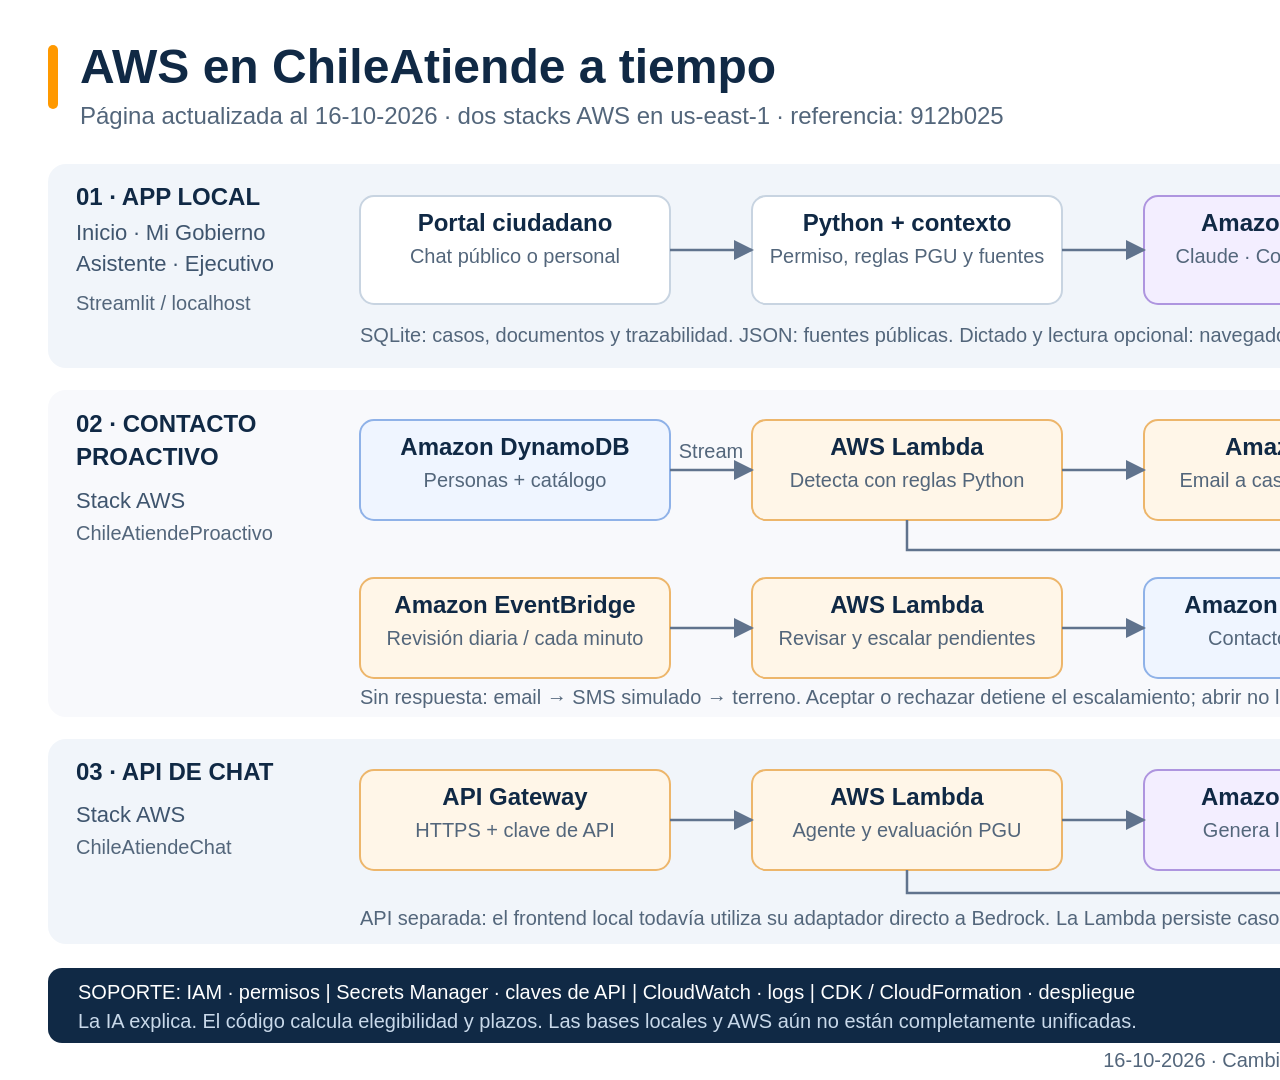
==== 20-arquitectura/presentacion-aws/arquitectura-aws.html @ 3d2f6d23 "Actualizar presentación AWS y recorrido con la página vigente" ====
<!doctype html><meta charset="utf-8"><style>html,body{margin:0;width:1920px;height:1080px;overflow:hidden}svg{display:block}</style><svg xmlns="http://www.w3.org/2000/svg" width="1920" height="1080" viewBox="0 0 1920 1080">
<defs><marker id="arrow" viewBox="0 0 10 10" refX="9" refY="5" markerWidth="8"
markerHeight="8" orient="auto-start-reverse">
<path d="M0,0 L10,5 L0,10 Z" fill="#60738d"/></marker></defs>
<style>
text{font-family:Arial,Helvetica,sans-serif}
.title{font-size:48px;font-weight:700;fill:#102945}
.subtitle{font-size:24px;fill:#53667b}
.label{font-size:24px;font-weight:700;fill:#102945}
.body{font-size:22px;fill:#3f556e}
.small{font-size:20px;fill:#53667b}
</style>
<rect width="1920" height="1080" fill="#fff"/>
<rect x="48" y="45" width="10" height="64" rx="5" fill="#ff9900"/>
<text x="80" y="83" class="title">AWS en ChileAtiende a tiempo</text>
<text x="80" y="124" class="subtitle">
Página actualizada al 16-10-2026 · dos stacks AWS en us-east-1 · referencia: 912b025
</text>
<rect x="48" y="164" width="1824" height="204" rx="18" fill="#f1f5fa" stroke="none" stroke-width="2"/><text x="76" y="205" class="label" text-anchor="start">01 · APP LOCAL</text><text x="76" y="240" class="body" text-anchor="start">Inicio · Mi Gobierno</text><text x="76" y="271" class="body" text-anchor="start">Asistente · Ejecutivo</text><text x="76" y="310" class="small" text-anchor="start">Streamlit / localhost</text><rect x="360" y="196" width="310" height="108" rx="14" fill="#fff" stroke="#c8d4e1" stroke-width="2"/><text x="515.0" y="231" class="label" text-anchor="middle">Portal ciudadano</text><text x="515.0" y="263" class="small" text-anchor="middle">Chat público o personal</text><rect x="752" y="196" width="310" height="108" rx="14" fill="#fff" stroke="#c8d4e1" stroke-width="2"/><text x="907.0" y="231" class="label" text-anchor="middle">Python + contexto</text><text x="907.0" y="263" class="small" text-anchor="middle">Permiso, reglas PGU y fuentes</text><rect x="1144" y="196" width="310" height="108" rx="14" fill="#f3eeff" stroke="#ae95df" stroke-width="2"/><text x="1299.0" y="231" class="label" text-anchor="middle">Amazon Bedrock</text><text x="1299.0" y="263" class="small" text-anchor="middle">Claude · Converse / Stream</text><path d="M670,250 L752,250" stroke="#60738d" fill="none" stroke-width="2.5" marker-end="url(#arrow)"/><path d="M1062,250 L1144,250" stroke="#60738d" fill="none" stroke-width="2.5" marker-end="url(#arrow)"/><rect x="1536" y="196" width="310" height="108" rx="14" fill="#fff" stroke="#c8d4e1" stroke-width="2"/><text x="1691.0" y="231" class="label" text-anchor="middle">Respuesta progresiva</text><text x="1691.0" y="263" class="small" text-anchor="middle">Fuentes y próximo paso</text><path d="M1454,250 L1536,250" stroke="#60738d" fill="none" stroke-width="2.5" marker-end="url(#arrow)"/><text x="360" y="342" class="small" text-anchor="start">SQLite: casos, documentos y trazabilidad. JSON: fuentes públicas. Dictado y lectura opcional: navegador.</text><rect x="48" y="390" width="1824" height="327" rx="18" fill="#f8f9fc" stroke="none" stroke-width="2"/><text x="76" y="432" class="label" text-anchor="start">02 · CONTACTO</text><text x="76" y="465" class="label" text-anchor="start">PROACTIVO</text><text x="76" y="508" class="body" text-anchor="start">Stack AWS</text><text x="76" y="540" class="small" text-anchor="start">ChileAtiendeProactivo</text><rect x="360" y="420" width="310" height="100" rx="14" fill="#eff5ff" stroke="#8fb2e8" stroke-width="2"/><text x="515.0" y="455" class="label" text-anchor="middle">Amazon DynamoDB</text><text x="515.0" y="487" class="small" text-anchor="middle">Personas + catálogo</text><rect x="752" y="420" width="310" height="100" rx="14" fill="#fff6e8" stroke="#edb66b" stroke-width="2"/><text x="907.0" y="455" class="label" text-anchor="middle">AWS Lambda</text><text x="907.0" y="487" class="small" text-anchor="middle">Detecta con reglas Python</text><rect x="1144" y="420" width="310" height="100" rx="14" fill="#fff6e8" stroke="#edb66b" stroke-width="2"/><text x="1299.0" y="455" class="label" text-anchor="middle">Amazon SES</text><text x="1299.0" y="487" class="small" text-anchor="middle">Email a casillas verificadas</text><rect x="1536" y="420" width="310" height="100" rx="14" fill="#fff6e8" stroke="#edb66b" stroke-width="2"/><text x="1691.0" y="455" class="label" text-anchor="middle">Respuesta de la persona</text><text x="1691.0" y="487" class="small" text-anchor="middle">Lambda Function URL</text><path d="M670,470 L752,470" stroke="#60738d" fill="none" stroke-width="2.5" marker-end="url(#arrow)"/><text x="711.0" y="458.0" class="small" text-anchor="middle">Stream</text><path d="M1062,470 L1144,470" stroke="#60738d" fill="none" stroke-width="2.5" marker-end="url(#arrow)"/><path d="M1454,470 L1536,470" stroke="#60738d" fill="none" stroke-width="2.5" marker-end="url(#arrow)"/><rect x="360" y="578" width="310" height="100" rx="14" fill="#fff6e8" stroke="#edb66b" stroke-width="2"/><text x="515.0" y="613" class="label" text-anchor="middle">Amazon EventBridge</text><text x="515.0" y="645" class="small" text-anchor="middle">Revisión diaria / cada minuto</text><rect x="752" y="578" width="310" height="100" rx="14" fill="#fff6e8" stroke="#edb66b" stroke-width="2"/><text x="907.0" y="613" class="label" text-anchor="middle">AWS Lambda</text><text x="907.0" y="645" class="small" text-anchor="middle">Revisar y escalar pendientes</text><rect x="1144" y="578" width="310" height="100" rx="14" fill="#eff5ff" stroke="#8fb2e8" stroke-width="2"/><text x="1299.0" y="613" class="label" text-anchor="middle">Amazon DynamoDB</text><text x="1299.0" y="645" class="small" text-anchor="middle">Contactos + historial</text><rect x="1536" y="578" width="310" height="100" rx="14" fill="#fff" stroke="#c8d4e1" stroke-width="2"/><text x="1691.0" y="613" class="label" text-anchor="middle">Panel del ejecutivo</text><text x="1691.0" y="645" class="small" text-anchor="middle">Lee AWS desde la app</text><path d="M670,628 L752,628" stroke="#60738d" fill="none" stroke-width="2.5" marker-end="url(#arrow)"/><path d="M1062,628 L1144,628" stroke="#60738d" fill="none" stroke-width="2.5" marker-end="url(#arrow)"/><path d="M1454,628 L1536,628" stroke="#60738d" fill="none" stroke-width="2.5" marker-end="url(#arrow)"/><text x="1495.0" y="616.0" class="small" text-anchor="middle">Lectura</text><path d="M907,520 L907,550 L1299,550 L1299,578" stroke="#60738d" fill="none" stroke-width="2.5" marker-end="url(#arrow)"/><path d="M1691,520 L1691,550 L1450,550 L1450,578" stroke="#60738d" fill="none" stroke-width="2.5" marker-end="url(#arrow)"/><text x="360" y="704" class="small" text-anchor="start">Sin respuesta: email → SMS simulado → terreno. Aceptar o rechazar detiene el escalamiento; abrir no lo detiene.</text><rect x="48" y="739" width="1824" height="205" rx="18" fill="#f1f5fa" stroke="none" stroke-width="2"/><text x="76" y="780" class="label" text-anchor="start">03 · API DE CHAT</text><text x="76" y="822" class="body" text-anchor="start">Stack AWS</text><text x="76" y="854" class="small" text-anchor="start">ChileAtiendeChat</text><rect x="360" y="770" width="310" height="100" rx="14" fill="#fff6e8" stroke="#edb66b" stroke-width="2"/><text x="515.0" y="805" class="label" text-anchor="middle">API Gateway</text><text x="515.0" y="837" class="small" text-anchor="middle">HTTPS + clave de API</text><rect x="752" y="770" width="310" height="100" rx="14" fill="#fff6e8" stroke="#edb66b" stroke-width="2"/><text x="907.0" y="805" class="label" text-anchor="middle">AWS Lambda</text><text x="907.0" y="837" class="small" text-anchor="middle">Agente y evaluación PGU</text><rect x="1144" y="770" width="310" height="100" rx="14" fill="#f3eeff" stroke="#ae95df" stroke-width="2"/><text x="1299.0" y="805" class="label" text-anchor="middle">Amazon Bedrock</text><text x="1299.0" y="837" class="small" text-anchor="middle">Genera la explicación</text><rect x="1536" y="770" width="310" height="100" rx="14" fill="#eff5ff" stroke="#8fb2e8" stroke-width="2"/><text x="1691.0" y="805" class="label" text-anchor="middle">Amazon DynamoDB</text><text x="1691.0" y="837" class="small" text-anchor="middle">Casos + consentimiento</text><path d="M670,820 L752,820" stroke="#60738d" fill="none" stroke-width="2.5" marker-end="url(#arrow)"/><path d="M1062,820 L1144,820" stroke="#60738d" fill="none" stroke-width="2.5" marker-end="url(#arrow)"/><path d="M907,870 L907,893 L1691,893 L1691,870" stroke="#60738d" fill="none" stroke-width="2.5" marker-end="url(#arrow)"/><text x="360" y="925" class="small" text-anchor="start">API separada: el frontend local todavía utiliza su adaptador directo a Bedrock. La Lambda persiste casos e historial.</text><rect x="48" y="968" width="1824" height="75" rx="14" fill="#102945" stroke="none" stroke-width="2"/><text x="78" y="999" class="small" text-anchor="start" style="fill:#fff">SOPORTE: IAM · permisos  |  Secrets Manager · claves de API  |  CloudWatch · logs  |  CDK / CloudFormation · despliegue</text><text x="78" y="1028" class="small" text-anchor="start" style="fill:#c9d9ea">La IA explica. El código calcula elegibilidad y plazos. Las bases locales y AWS aún no están completamente unificadas.</text><text x="1844" y="1067" class="small" text-anchor="end">16-10-2026 · Cambios de interfaz integrados; despliegue AWS sin revalidar en vivo.</text></svg>
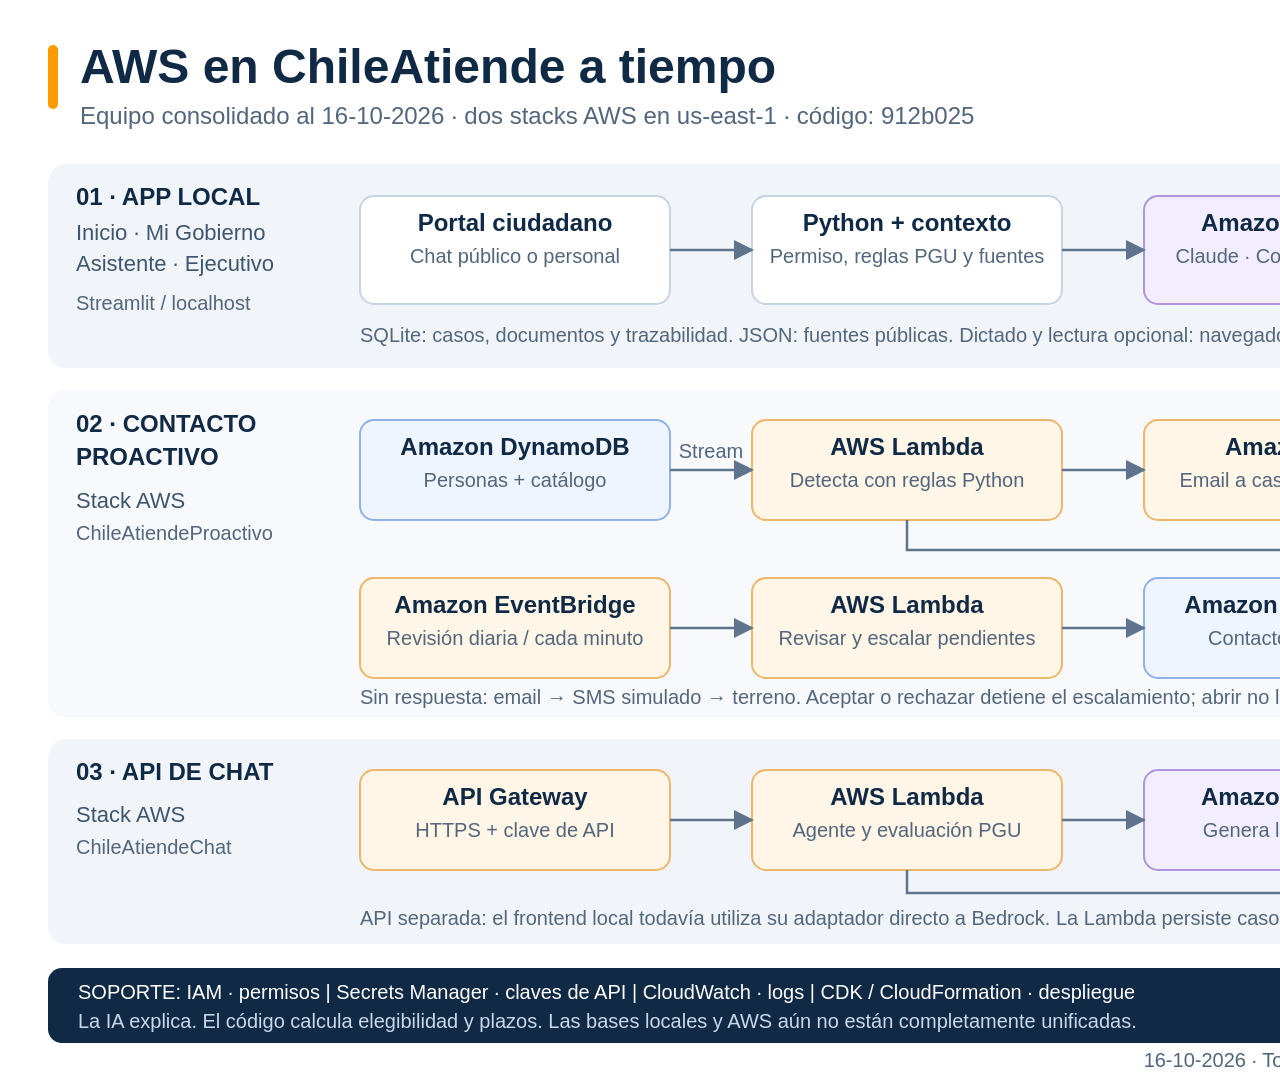
==== commit bed403f3: "Consolidar presentación con aportes de todo el equipo" ====
--- a/20-arquitectura/presentacion-aws/arquitectura-aws.html
+++ b/20-arquitectura/presentacion-aws/arquitectura-aws.html
@@ -14,6 +14,6 @@
 <rect x="48" y="45" width="10" height="64" rx="5" fill="#ff9900"/>
 <text x="80" y="83" class="title">AWS en ChileAtiende a tiempo</text>
 <text x="80" y="124" class="subtitle">
-Página actualizada al 16-10-2026 · dos stacks AWS en us-east-1 · referencia: 912b025
+Equipo consolidado al 16-10-2026 · dos stacks AWS en us-east-1 · código: 912b025
 </text>
-<rect x="48" y="164" width="1824" height="204" rx="18" fill="#f1f5fa" stroke="none" stroke-width="2"/><text x="76" y="205" class="label" text-anchor="start">01 · APP LOCAL</text><text x="76" y="240" class="body" text-anchor="start">Inicio · Mi Gobierno</text><text x="76" y="271" class="body" text-anchor="start">Asistente · Ejecutivo</text><text x="76" y="310" class="small" text-anchor="start">Streamlit / localhost</text><rect x="360" y="196" width="310" height="108" rx="14" fill="#fff" stroke="#c8d4e1" stroke-width="2"/><text x="515.0" y="231" class="label" text-anchor="middle">Portal ciudadano</text><text x="515.0" y="263" class="small" text-anchor="middle">Chat público o personal</text><rect x="752" y="196" width="310" height="108" rx="14" fill="#fff" stroke="#c8d4e1" stroke-width="2"/><text x="907.0" y="231" class="label" text-anchor="middle">Python + contexto</text><text x="907.0" y="263" class="small" text-anchor="middle">Permiso, reglas PGU y fuentes</text><rect x="1144" y="196" width="310" height="108" rx="14" fill="#f3eeff" stroke="#ae95df" stroke-width="2"/><text x="1299.0" y="231" class="label" text-anchor="middle">Amazon Bedrock</text><text x="1299.0" y="263" class="small" text-anchor="middle">Claude · Converse / Stream</text><path d="M670,250 L752,250" stroke="#60738d" fill="none" stroke-width="2.5" marker-end="url(#arrow)"/><path d="M1062,250 L1144,250" stroke="#60738d" fill="none" stroke-width="2.5" marker-end="url(#arrow)"/><rect x="1536" y="196" width="310" height="108" rx="14" fill="#fff" stroke="#c8d4e1" stroke-width="2"/><text x="1691.0" y="231" class="label" text-anchor="middle">Respuesta progresiva</text><text x="1691.0" y="263" class="small" text-anchor="middle">Fuentes y próximo paso</text><path d="M1454,250 L1536,250" stroke="#60738d" fill="none" stroke-width="2.5" marker-end="url(#arrow)"/><text x="360" y="342" class="small" text-anchor="start">SQLite: casos, documentos y trazabilidad. JSON: fuentes públicas. Dictado y lectura opcional: navegador.</text><rect x="48" y="390" width="1824" height="327" rx="18" fill="#f8f9fc" stroke="none" stroke-width="2"/><text x="76" y="432" class="label" text-anchor="start">02 · CONTACTO</text><text x="76" y="465" class="label" text-anchor="start">PROACTIVO</text><text x="76" y="508" class="body" text-anchor="start">Stack AWS</text><text x="76" y="540" class="small" text-anchor="start">ChileAtiendeProactivo</text><rect x="360" y="420" width="310" height="100" rx="14" fill="#eff5ff" stroke="#8fb2e8" stroke-width="2"/><text x="515.0" y="455" class="label" text-anchor="middle">Amazon DynamoDB</text><text x="515.0" y="487" class="small" text-anchor="middle">Personas + catálogo</text><rect x="752" y="420" width="310" height="100" rx="14" fill="#fff6e8" stroke="#edb66b" stroke-width="2"/><text x="907.0" y="455" class="label" text-anchor="middle">AWS Lambda</text><text x="907.0" y="487" class="small" text-anchor="middle">Detecta con reglas Python</text><rect x="1144" y="420" width="310" height="100" rx="14" fill="#fff6e8" stroke="#edb66b" stroke-width="2"/><text x="1299.0" y="455" class="label" text-anchor="middle">Amazon SES</text><text x="1299.0" y="487" class="small" text-anchor="middle">Email a casillas verificadas</text><rect x="1536" y="420" width="310" height="100" rx="14" fill="#fff6e8" stroke="#edb66b" stroke-width="2"/><text x="1691.0" y="455" class="label" text-anchor="middle">Respuesta de la persona</text><text x="1691.0" y="487" class="small" text-anchor="middle">Lambda Function URL</text><path d="M670,470 L752,470" stroke="#60738d" fill="none" stroke-width="2.5" marker-end="url(#arrow)"/><text x="711.0" y="458.0" class="small" text-anchor="middle">Stream</text><path d="M1062,470 L1144,470" stroke="#60738d" fill="none" stroke-width="2.5" marker-end="url(#arrow)"/><path d="M1454,470 L1536,470" stroke="#60738d" fill="none" stroke-width="2.5" marker-end="url(#arrow)"/><rect x="360" y="578" width="310" height="100" rx="14" fill="#fff6e8" stroke="#edb66b" stroke-width="2"/><text x="515.0" y="613" class="label" text-anchor="middle">Amazon EventBridge</text><text x="515.0" y="645" class="small" text-anchor="middle">Revisión diaria / cada minuto</text><rect x="752" y="578" width="310" height="100" rx="14" fill="#fff6e8" stroke="#edb66b" stroke-width="2"/><text x="907.0" y="613" class="label" text-anchor="middle">AWS Lambda</text><text x="907.0" y="645" class="small" text-anchor="middle">Revisar y escalar pendientes</text><rect x="1144" y="578" width="310" height="100" rx="14" fill="#eff5ff" stroke="#8fb2e8" stroke-width="2"/><text x="1299.0" y="613" class="label" text-anchor="middle">Amazon DynamoDB</text><text x="1299.0" y="645" class="small" text-anchor="middle">Contactos + historial</text><rect x="1536" y="578" width="310" height="100" rx="14" fill="#fff" stroke="#c8d4e1" stroke-width="2"/><text x="1691.0" y="613" class="label" text-anchor="middle">Panel del ejecutivo</text><text x="1691.0" y="645" class="small" text-anchor="middle">Lee AWS desde la app</text><path d="M670,628 L752,628" stroke="#60738d" fill="none" stroke-width="2.5" marker-end="url(#arrow)"/><path d="M1062,628 L1144,628" stroke="#60738d" fill="none" stroke-width="2.5" marker-end="url(#arrow)"/><path d="M1454,628 L1536,628" stroke="#60738d" fill="none" stroke-width="2.5" marker-end="url(#arrow)"/><text x="1495.0" y="616.0" class="small" text-anchor="middle">Lectura</text><path d="M907,520 L907,550 L1299,550 L1299,578" stroke="#60738d" fill="none" stroke-width="2.5" marker-end="url(#arrow)"/><path d="M1691,520 L1691,550 L1450,550 L1450,578" stroke="#60738d" fill="none" stroke-width="2.5" marker-end="url(#arrow)"/><text x="360" y="704" class="small" text-anchor="start">Sin respuesta: email → SMS simulado → terreno. Aceptar o rechazar detiene el escalamiento; abrir no lo detiene.</text><rect x="48" y="739" width="1824" height="205" rx="18" fill="#f1f5fa" stroke="none" stroke-width="2"/><text x="76" y="780" class="label" text-anchor="start">03 · API DE CHAT</text><text x="76" y="822" class="body" text-anchor="start">Stack AWS</text><text x="76" y="854" class="small" text-anchor="start">ChileAtiendeChat</text><rect x="360" y="770" width="310" height="100" rx="14" fill="#fff6e8" stroke="#edb66b" stroke-width="2"/><text x="515.0" y="805" class="label" text-anchor="middle">API Gateway</text><text x="515.0" y="837" class="small" text-anchor="middle">HTTPS + clave de API</text><rect x="752" y="770" width="310" height="100" rx="14" fill="#fff6e8" stroke="#edb66b" stroke-width="2"/><text x="907.0" y="805" class="label" text-anchor="middle">AWS Lambda</text><text x="907.0" y="837" class="small" text-anchor="middle">Agente y evaluación PGU</text><rect x="1144" y="770" width="310" height="100" rx="14" fill="#f3eeff" stroke="#ae95df" stroke-width="2"/><text x="1299.0" y="805" class="label" text-anchor="middle">Amazon Bedrock</text><text x="1299.0" y="837" class="small" text-anchor="middle">Genera la explicación</text><rect x="1536" y="770" width="310" height="100" rx="14" fill="#eff5ff" stroke="#8fb2e8" stroke-width="2"/><text x="1691.0" y="805" class="label" text-anchor="middle">Amazon DynamoDB</text><text x="1691.0" y="837" class="small" text-anchor="middle">Casos + consentimiento</text><path d="M670,820 L752,820" stroke="#60738d" fill="none" stroke-width="2.5" marker-end="url(#arrow)"/><path d="M1062,820 L1144,820" stroke="#60738d" fill="none" stroke-width="2.5" marker-end="url(#arrow)"/><path d="M907,870 L907,893 L1691,893 L1691,870" stroke="#60738d" fill="none" stroke-width="2.5" marker-end="url(#arrow)"/><text x="360" y="925" class="small" text-anchor="start">API separada: el frontend local todavía utiliza su adaptador directo a Bedrock. La Lambda persiste casos e historial.</text><rect x="48" y="968" width="1824" height="75" rx="14" fill="#102945" stroke="none" stroke-width="2"/><text x="78" y="999" class="small" text-anchor="start" style="fill:#fff">SOPORTE: IAM · permisos  |  Secrets Manager · claves de API  |  CloudWatch · logs  |  CDK / CloudFormation · despliegue</text><text x="78" y="1028" class="small" text-anchor="start" style="fill:#c9d9ea">La IA explica. El código calcula elegibilidad y plazos. Las bases locales y AWS aún no están completamente unificadas.</text><text x="1844" y="1067" class="small" text-anchor="end">16-10-2026 · Cambios de interfaz integrados; despliegue AWS sin revalidar en vivo.</text></svg>+<rect x="48" y="164" width="1824" height="204" rx="18" fill="#f1f5fa" stroke="none" stroke-width="2"/><text x="76" y="205" class="label" text-anchor="start">01 · APP LOCAL</text><text x="76" y="240" class="body" text-anchor="start">Inicio · Mi Gobierno</text><text x="76" y="271" class="body" text-anchor="start">Asistente · Ejecutivo</text><text x="76" y="310" class="small" text-anchor="start">Streamlit / localhost</text><rect x="360" y="196" width="310" height="108" rx="14" fill="#fff" stroke="#c8d4e1" stroke-width="2"/><text x="515.0" y="231" class="label" text-anchor="middle">Portal ciudadano</text><text x="515.0" y="263" class="small" text-anchor="middle">Chat público o personal</text><rect x="752" y="196" width="310" height="108" rx="14" fill="#fff" stroke="#c8d4e1" stroke-width="2"/><text x="907.0" y="231" class="label" text-anchor="middle">Python + contexto</text><text x="907.0" y="263" class="small" text-anchor="middle">Permiso, reglas PGU y fuentes</text><rect x="1144" y="196" width="310" height="108" rx="14" fill="#f3eeff" stroke="#ae95df" stroke-width="2"/><text x="1299.0" y="231" class="label" text-anchor="middle">Amazon Bedrock</text><text x="1299.0" y="263" class="small" text-anchor="middle">Claude · Converse / Stream</text><path d="M670,250 L752,250" stroke="#60738d" fill="none" stroke-width="2.5" marker-end="url(#arrow)"/><path d="M1062,250 L1144,250" stroke="#60738d" fill="none" stroke-width="2.5" marker-end="url(#arrow)"/><rect x="1536" y="196" width="310" height="108" rx="14" fill="#fff" stroke="#c8d4e1" stroke-width="2"/><text x="1691.0" y="231" class="label" text-anchor="middle">Respuesta progresiva</text><text x="1691.0" y="263" class="small" text-anchor="middle">Fuentes y próximo paso</text><path d="M1454,250 L1536,250" stroke="#60738d" fill="none" stroke-width="2.5" marker-end="url(#arrow)"/><text x="360" y="342" class="small" text-anchor="start">SQLite: casos, documentos y trazabilidad. JSON: fuentes públicas. Dictado y lectura opcional: navegador.</text><rect x="48" y="390" width="1824" height="327" rx="18" fill="#f8f9fc" stroke="none" stroke-width="2"/><text x="76" y="432" class="label" text-anchor="start">02 · CONTACTO</text><text x="76" y="465" class="label" text-anchor="start">PROACTIVO</text><text x="76" y="508" class="body" text-anchor="start">Stack AWS</text><text x="76" y="540" class="small" text-anchor="start">ChileAtiendeProactivo</text><rect x="360" y="420" width="310" height="100" rx="14" fill="#eff5ff" stroke="#8fb2e8" stroke-width="2"/><text x="515.0" y="455" class="label" text-anchor="middle">Amazon DynamoDB</text><text x="515.0" y="487" class="small" text-anchor="middle">Personas + catálogo</text><rect x="752" y="420" width="310" height="100" rx="14" fill="#fff6e8" stroke="#edb66b" stroke-width="2"/><text x="907.0" y="455" class="label" text-anchor="middle">AWS Lambda</text><text x="907.0" y="487" class="small" text-anchor="middle">Detecta con reglas Python</text><rect x="1144" y="420" width="310" height="100" rx="14" fill="#fff6e8" stroke="#edb66b" stroke-width="2"/><text x="1299.0" y="455" class="label" text-anchor="middle">Amazon SES</text><text x="1299.0" y="487" class="small" text-anchor="middle">Email a casillas verificadas</text><rect x="1536" y="420" width="310" height="100" rx="14" fill="#fff6e8" stroke="#edb66b" stroke-width="2"/><text x="1691.0" y="455" class="label" text-anchor="middle">Respuesta de la persona</text><text x="1691.0" y="487" class="small" text-anchor="middle">Lambda Function URL</text><path d="M670,470 L752,470" stroke="#60738d" fill="none" stroke-width="2.5" marker-end="url(#arrow)"/><text x="711.0" y="458.0" class="small" text-anchor="middle">Stream</text><path d="M1062,470 L1144,470" stroke="#60738d" fill="none" stroke-width="2.5" marker-end="url(#arrow)"/><path d="M1454,470 L1536,470" stroke="#60738d" fill="none" stroke-width="2.5" marker-end="url(#arrow)"/><rect x="360" y="578" width="310" height="100" rx="14" fill="#fff6e8" stroke="#edb66b" stroke-width="2"/><text x="515.0" y="613" class="label" text-anchor="middle">Amazon EventBridge</text><text x="515.0" y="645" class="small" text-anchor="middle">Revisión diaria / cada minuto</text><rect x="752" y="578" width="310" height="100" rx="14" fill="#fff6e8" stroke="#edb66b" stroke-width="2"/><text x="907.0" y="613" class="label" text-anchor="middle">AWS Lambda</text><text x="907.0" y="645" class="small" text-anchor="middle">Revisar y escalar pendientes</text><rect x="1144" y="578" width="310" height="100" rx="14" fill="#eff5ff" stroke="#8fb2e8" stroke-width="2"/><text x="1299.0" y="613" class="label" text-anchor="middle">Amazon DynamoDB</text><text x="1299.0" y="645" class="small" text-anchor="middle">Contactos + historial</text><rect x="1536" y="578" width="310" height="100" rx="14" fill="#fff" stroke="#c8d4e1" stroke-width="2"/><text x="1691.0" y="613" class="label" text-anchor="middle">Panel del ejecutivo</text><text x="1691.0" y="645" class="small" text-anchor="middle">Lee AWS desde la app</text><path d="M670,628 L752,628" stroke="#60738d" fill="none" stroke-width="2.5" marker-end="url(#arrow)"/><path d="M1062,628 L1144,628" stroke="#60738d" fill="none" stroke-width="2.5" marker-end="url(#arrow)"/><path d="M1454,628 L1536,628" stroke="#60738d" fill="none" stroke-width="2.5" marker-end="url(#arrow)"/><text x="1495.0" y="616.0" class="small" text-anchor="middle">Lectura</text><path d="M907,520 L907,550 L1299,550 L1299,578" stroke="#60738d" fill="none" stroke-width="2.5" marker-end="url(#arrow)"/><path d="M1691,520 L1691,550 L1450,550 L1450,578" stroke="#60738d" fill="none" stroke-width="2.5" marker-end="url(#arrow)"/><text x="360" y="704" class="small" text-anchor="start">Sin respuesta: email → SMS simulado → terreno. Aceptar o rechazar detiene el escalamiento; abrir no lo detiene.</text><rect x="48" y="739" width="1824" height="205" rx="18" fill="#f1f5fa" stroke="none" stroke-width="2"/><text x="76" y="780" class="label" text-anchor="start">03 · API DE CHAT</text><text x="76" y="822" class="body" text-anchor="start">Stack AWS</text><text x="76" y="854" class="small" text-anchor="start">ChileAtiendeChat</text><rect x="360" y="770" width="310" height="100" rx="14" fill="#fff6e8" stroke="#edb66b" stroke-width="2"/><text x="515.0" y="805" class="label" text-anchor="middle">API Gateway</text><text x="515.0" y="837" class="small" text-anchor="middle">HTTPS + clave de API</text><rect x="752" y="770" width="310" height="100" rx="14" fill="#fff6e8" stroke="#edb66b" stroke-width="2"/><text x="907.0" y="805" class="label" text-anchor="middle">AWS Lambda</text><text x="907.0" y="837" class="small" text-anchor="middle">Agente y evaluación PGU</text><rect x="1144" y="770" width="310" height="100" rx="14" fill="#f3eeff" stroke="#ae95df" stroke-width="2"/><text x="1299.0" y="805" class="label" text-anchor="middle">Amazon Bedrock</text><text x="1299.0" y="837" class="small" text-anchor="middle">Genera la explicación</text><rect x="1536" y="770" width="310" height="100" rx="14" fill="#eff5ff" stroke="#8fb2e8" stroke-width="2"/><text x="1691.0" y="805" class="label" text-anchor="middle">Amazon DynamoDB</text><text x="1691.0" y="837" class="small" text-anchor="middle">Casos + consentimiento</text><path d="M670,820 L752,820" stroke="#60738d" fill="none" stroke-width="2.5" marker-end="url(#arrow)"/><path d="M1062,820 L1144,820" stroke="#60738d" fill="none" stroke-width="2.5" marker-end="url(#arrow)"/><path d="M907,870 L907,893 L1691,893 L1691,870" stroke="#60738d" fill="none" stroke-width="2.5" marker-end="url(#arrow)"/><text x="360" y="925" class="small" text-anchor="start">API separada: el frontend local todavía utiliza su adaptador directo a Bedrock. La Lambda persiste casos e historial.</text><rect x="48" y="968" width="1824" height="75" rx="14" fill="#102945" stroke="none" stroke-width="2"/><text x="78" y="999" class="small" text-anchor="start" style="fill:#fff">SOPORTE: IAM · permisos  |  Secrets Manager · claves de API  |  CloudWatch · logs  |  CDK / CloudFormation · despliegue</text><text x="78" y="1028" class="small" text-anchor="start" style="fill:#c9d9ea">La IA explica. El código calcula elegibilidad y plazos. Las bases locales y AWS aún no están completamente unificadas.</text><text x="1844" y="1067" class="small" text-anchor="end">16-10-2026 · Todas las ramas revisadas; despliegue AWS sin revalidar en vivo.</text></svg>
